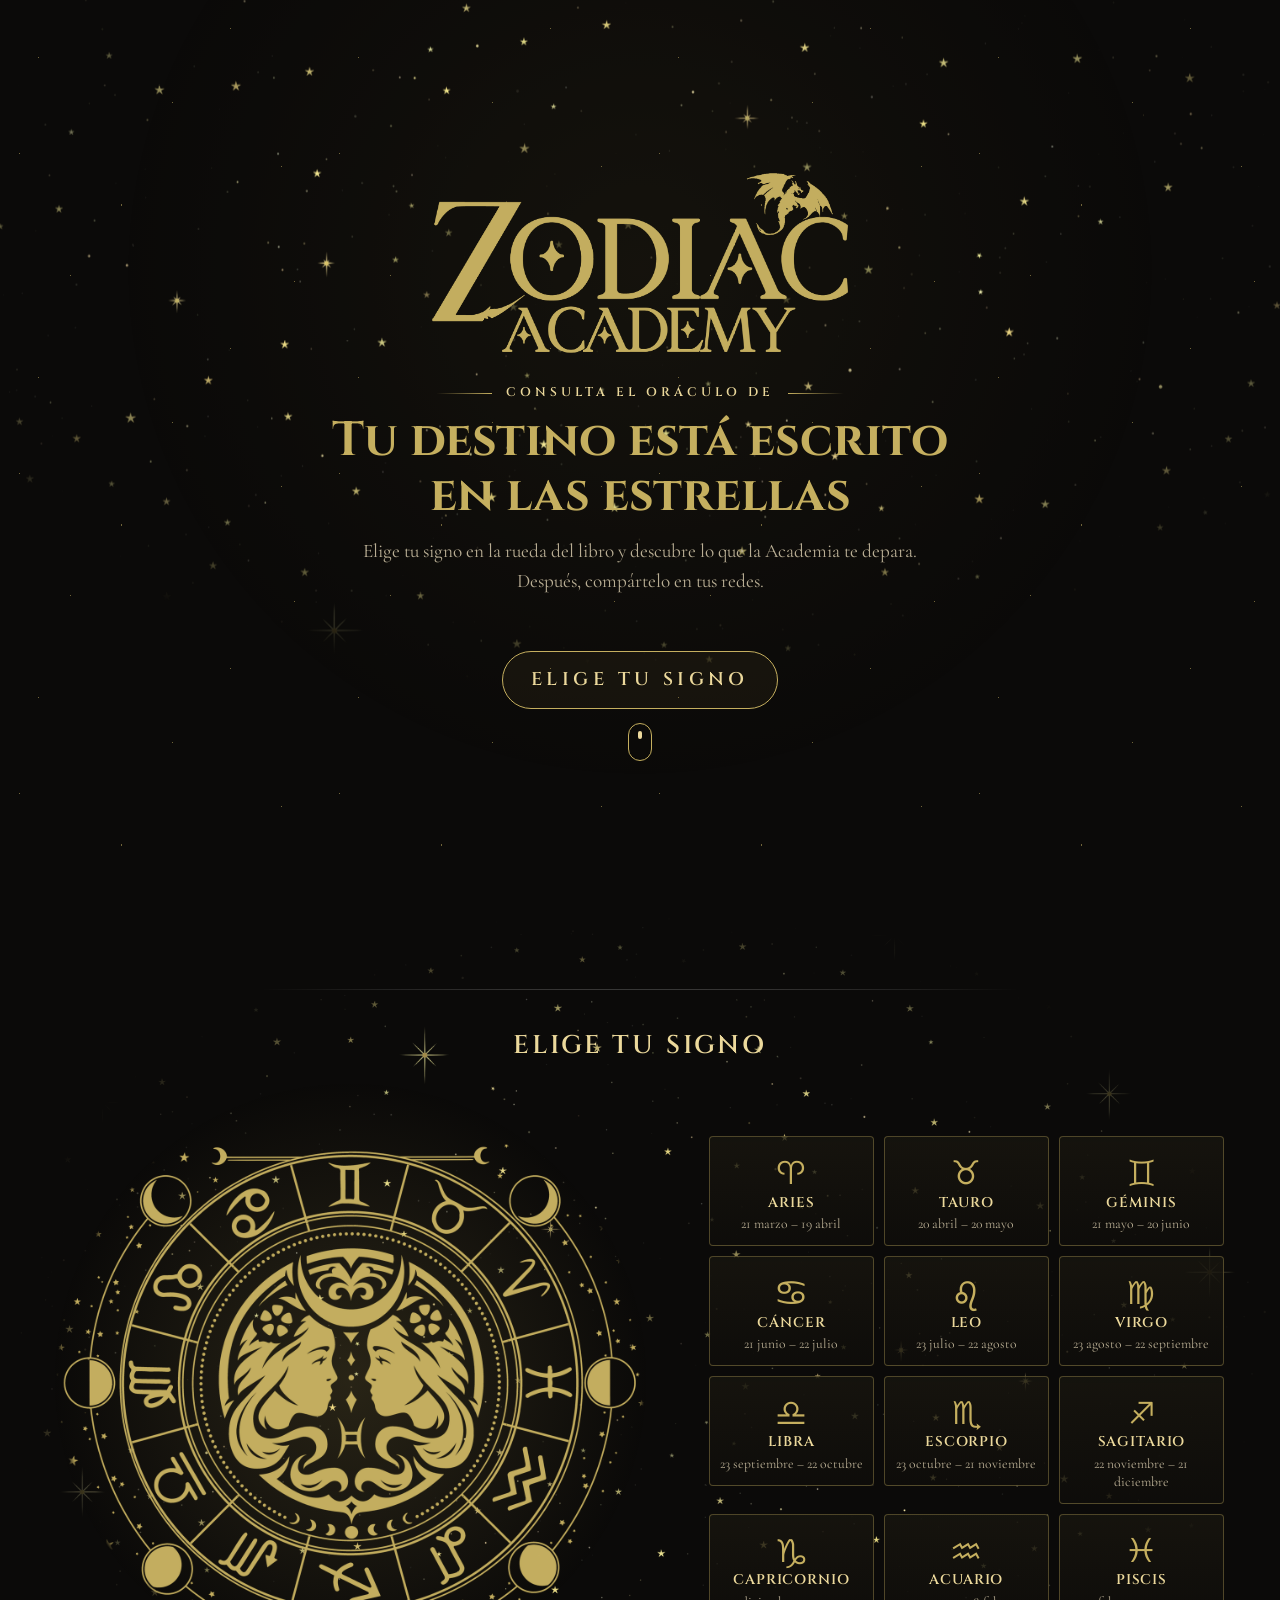
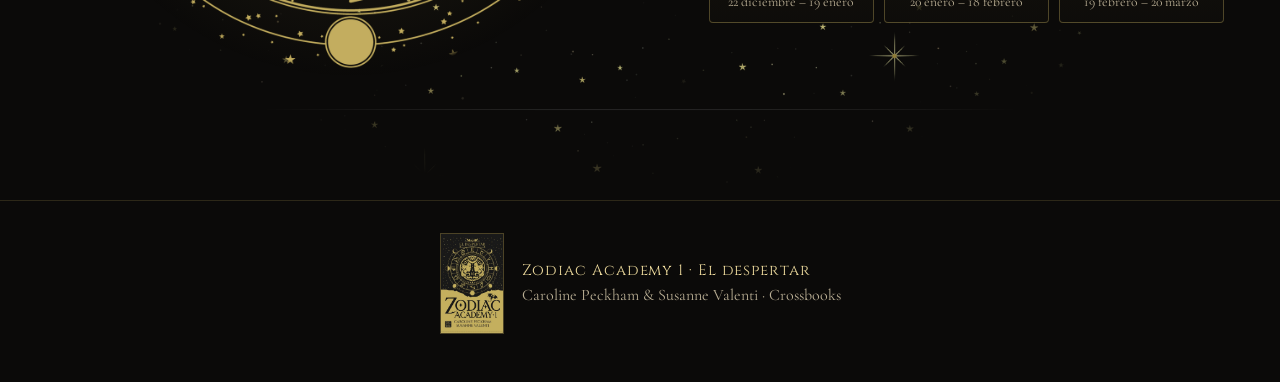
==== tu-horoscopo.html @ 19fae317 "Add files via upload" ====
<!doctype html>
<html lang="es">
<head>
  <meta charset="utf-8">
  <meta name="viewport" content="width=device-width, initial-scale=1">
  <title>Tu horóscopo semanal · Zodiac Academy</title>
  <meta name="theme-color" content="#0b0a09">
  <link rel="icon" href="assets/favicon/favicon.ico" sizes="16x16 32x32 48x48">
  <link rel="icon" type="image/png" sizes="32x32" href="assets/favicon/favicon-32.png">
  <link rel="apple-touch-icon" href="assets/favicon/apple-touch-icon.png">
  <link rel="preconnect" href="https://fonts.googleapis.com">
  <link rel="preconnect" href="https://fonts.gstatic.com" crossorigin>
  <link href="https://fonts.googleapis.com/css2?family=Cinzel:wght@400;600;700&family=Cormorant+Garamond:ital,wght@0,400;0,500;1,500&display=swap" rel="stylesheet">
  <link rel="stylesheet" href="css/styles.css?v=4">
</head>
<body>
  <div class="sky" aria-hidden="true"></div>
  <main class="mobile">
    <p class="kicker"><span>Tu horóscopo semanal</span></p>
    <h1 class="mobile__name" id="mName"></h1>
    <div class="mobile__actions">
      <button class="btn btn--gold" id="mShare" type="button" hidden>Compartir en redes</button>
      <a class="btn btn--gold" id="mSave" href="#">Guardar imagen</a>
    </div>
    <p class="mobile__hint">¿No se guarda? Mantén pulsada la imagen y elige «Guardar en Fotos» o «Descargar imagen».</p>
    <img class="mobile__card" id="mCard" alt="" width="1080" height="1920">
    <a class="link" href="index.html">Consulta otro signo</a>
  </main>
  <script src="js/signs.js?v=2"></script>
  <script src="js/movil.js?v=2"></script>
</body>
</html>
---- css/styles.css ----
:root {
  --black: #0b0a09;
  --ink: #141210;
  --gold: #c5af5f;
  --gold-light: #ecd99c;
  --gold-dim: rgba(197, 175, 95, .35);
  --cream: #efe6cf;
  --muted: #b9ae94;
  --f-title: "Cinzel", "Trajan Pro", Georgia, serif;
  --f-text: "Cormorant Garamond", Garamond, Georgia, serif;
  --f-glyph: "Noto Sans Symbols", "Segoe UI Symbol", "Apple Symbols", sans-serif;
  --ease: cubic-bezier(.22, 1, .36, 1);
  color-scheme: dark;
}

* { box-sizing: border-box; }
html { -webkit-text-size-adjust: 100%; }
body {
  margin: 0;
  background: var(--black);
  color: var(--cream);
  font-family: var(--f-text);
  font-size: 1.2rem;
  line-height: 1.55;
  overflow-x: hidden;
}
body.is-loading { overflow: hidden; }
html { overflow-x: hidden; overflow-x: clip; } /* las estrellas del logo sobresalen en móvil */
img { max-width: 100%; display: block; }
button { font: inherit; color: inherit; }
:focus-visible { outline: 2px solid var(--gold-light); outline-offset: 3px; }

/* ——— Cielo estrellado (fondo fijo) ——— */
.sky, .preloader__sky {
  position: fixed; inset: 0; pointer-events: none;
  background-image:
    radial-gradient(1.2px 1.2px at 12% 18%, var(--gold) 50%, transparent 51%),
    radial-gradient(1px 1px at 72% 9%, var(--gold) 50%, transparent 51%),
    radial-gradient(1.6px 1.6px at 38% 64%, var(--gold) 50%, transparent 51%),
    radial-gradient(1px 1px at 88% 52%, var(--gold) 50%, transparent 51%),
    radial-gradient(1.3px 1.3px at 54% 32%, var(--gold) 50%, transparent 51%),
    radial-gradient(1px 1px at 22% 86%, var(--gold) 50%, transparent 51%),
    radial-gradient(1.4px 1.4px at 92% 88%, var(--gold) 50%, transparent 51%),
    radial-gradient(1px 1px at 6% 48%, var(--gold) 50%, transparent 51%);
  background-size: 320px 320px;
  opacity: .55;
  animation: twinkle 6s ease-in-out infinite alternate;
}
.sky { z-index: 0; }
.sky::after {
  content: ""; position: absolute; inset: 0;
  background: radial-gradient(ellipse at 50% 30%, rgba(197,175,95,.10), transparent 60%);
}
@keyframes twinkle { from { opacity: .35; } to { opacity: .7; } }

/* ——— PRELOADER ——— */
.preloader {
  position: fixed; inset: 0; z-index: 100;
  display: grid; place-items: center;
  background: var(--black);
  transition: opacity .9s var(--ease), visibility .9s;
}
.preloader__sky { position: absolute; animation: fadeIn 1s ease both, twinkle 3s ease-in-out 1s infinite alternate; }
.preloader__wheel {
  position: absolute; width: min(110vmin, 900px); aspect-ratio: 1;
  opacity: 0;
  animation: wheelIn 2.6s var(--ease) .2s forwards;
}
.preloader__ring, .preloader__center { position: absolute; inset: 0; }
.preloader__center { background: var(--wheel-center) center / contain no-repeat; }
.preloader__ring {
  background: var(--wheel-ring) center / contain no-repeat;
  animation: ringIn 2.6s var(--ease) .2s both, spin 60s linear 2.8s infinite;
}
.preloader__logo {
  position: relative; width: min(78vw, 620px); aspect-ratio: 1640 / 721;
}
.preloader__logo-art, .preloader__logo-shine {
  position: absolute; inset: 0;
  -webkit-mask: var(--logo) center / contain no-repeat;
          mask: var(--logo) center / contain no-repeat;
}
.preloader__logo-art {
  background: linear-gradient(180deg, var(--gold-light), var(--gold) 70%);
  clip-path: inset(0 100% 0 0);
  filter: blur(10px);
  opacity: 0;
  animation: logoReveal 1.6s var(--ease) .5s forwards;
}
.preloader__logo-shine {
  background: linear-gradient(105deg, transparent 35%, rgba(255,250,230,.95) 50%, transparent 65%) no-repeat;
  background-size: 250% 100%;
  background-position: 130% 0;
  animation: shine 1.4s ease-in-out 1.9s forwards;
}
.preloader__tag {
  position: absolute; bottom: 12vh; left: 0; right: 0; margin: 0;
  text-align: center; font-family: var(--f-title); font-size: .8rem;
  letter-spacing: .35em; text-transform: uppercase; color: var(--gold);
  opacity: 0; animation: fadeIn 1s ease 1.4s forwards;
}
.preloader.is-done { opacity: 0; visibility: hidden; }
.preloader.is-done .preloader__logo { transform: scale(.92); transition: transform .9s var(--ease); }

@keyframes fadeIn { from { opacity: 0; } to { opacity: 1; } }
@keyframes wheelIn {
  from { opacity: 0; transform: scale(.55); }
  to   { opacity: .22; transform: scale(1); }
}
@keyframes ringIn { from { transform: rotate(-70deg); } to { transform: rotate(0deg); } }
@keyframes spin { from { transform: rotate(0deg); } to { transform: rotate(360deg); } }
@keyframes logoReveal {
  0%   { clip-path: inset(0 100% 0 0); filter: blur(10px); opacity: 0; transform: translateY(14px); }
  40%  { opacity: 1; }
  100% { clip-path: inset(0 0 0 0); filter: blur(0); opacity: 1; transform: none; }
}
@keyframes shine { to { background-position: -30% 0; } }

/* ——— Contenido ——— */
.hero, main, .footer { position: relative; z-index: 1; }
.hero {
  text-align: center; padding: clamp(40px, 8vw, 88px) 16px 32px;
  max-width: 820px; margin: 0 auto;
  min-height: 100vh; min-height: 100svh;
  display: flex; flex-direction: column; justify-content: center; align-items: center;
}

/* CTA «Elige tu signo» con invitación a deslizar */
.cta {
  margin-top: clamp(32px, 6vh, 64px);
  display: inline-flex; flex-direction: column; align-items: center; gap: 14px;
  text-decoration: none; color: var(--gold-light); -webkit-tap-highlight-color: transparent;
}
.cta__label {
  font-family: var(--f-title); font-weight: 600; font-size: clamp(.95rem, 2.4vw, 1.15rem);
  letter-spacing: .24em; text-transform: uppercase;
  padding: 14px 28px; border: 1px solid var(--gold); border-radius: 999px;
  background: rgba(197,175,95,.06);
  animation: ctaGlow 2.4s ease-in-out infinite;
  transition: background-color .3s, color .3s;
}
.cta:hover .cta__label, .cta:focus-visible .cta__label { background: var(--gold); color: var(--black); }
.cta:focus-visible { outline: none; }
.cta:focus-visible .cta__label { outline: 2px solid var(--gold-light); outline-offset: 4px; }
.cta__scroll {
  position: relative; width: 24px; height: 38px; border: 1.5px solid var(--gold); border-radius: 12px;
}
.cta__dot {
  position: absolute; left: 50%; top: 7px; width: 4px; height: 8px; margin-left: -2px;
  border-radius: 2px; background: var(--gold-light);
  animation: scrollDot 1.8s var(--ease) infinite;
}
.cta__chevrons { display: grid; justify-items: center; margin-top: -6px; }
.cta__chevrons i {
  width: 12px; height: 12px; border-right: 1.5px solid var(--gold); border-bottom: 1.5px solid var(--gold);
  transform: rotate(45deg); margin-top: -4px; opacity: 0;
  animation: chevron 1.8s ease-in-out infinite;
}
.cta__chevrons i:nth-child(2) { animation-delay: .2s; }
@keyframes ctaGlow {
  0%, 100% { box-shadow: 0 0 0 0 rgba(236,217,156,0); }
  50% { box-shadow: 0 0 26px 2px rgba(236,217,156,.28); }
}
@keyframes scrollDot {
  0% { transform: translateY(0); opacity: 0; }
  20% { opacity: 1; }
  70% { transform: translateY(14px); opacity: 0; }
  100% { opacity: 0; }
}
@keyframes chevron {
  0% { opacity: 0; transform: translateY(-6px) rotate(45deg); }
  50% { opacity: 1; }
  100% { opacity: 0; transform: translateY(6px) rotate(45deg); }
}
.hero__brand { position: relative; margin: 0 auto 28px; }
.hero__logo { position: relative; width: min(68vw, 420px); }
/* Estrellas del vector alrededor del logotipo: más tenues detrás de las letras
   y desvaneciéndose hacia los bordes para no recargar la portada */
.hero__stars {
  position: absolute; left: 50%; top: 50%; z-index: -1;
  width: max(min(120vw, 1600px), 760px); aspect-ratio: 2508 / 1412;
  transform: translate(-50%, -50%);
  background: var(--stars) center / cover no-repeat;
  -webkit-mask-image: radial-gradient(closest-side, rgba(0,0,0,.25) 22%, #000 45%, rgba(0,0,0,.6) 72%, transparent 100%);
          mask-image: radial-gradient(closest-side, rgba(0,0,0,.25) 22%, #000 45%, rgba(0,0,0,.6) 72%, transparent 100%);
  opacity: 1;
  animation: starsIn 2.4s var(--ease) both, starsBreath 7s ease-in-out 2.4s infinite alternate;
  pointer-events: none;
}
@keyframes starsIn { from { opacity: 0; transform: translate(-50%, -50%) scale(.94); } }
@keyframes starsBreath { from { opacity: 1; } to { opacity: .7; } }
.kicker {
  display: flex; align-items: center; justify-content: center; gap: 14px; margin: 0 0 10px;
  font-family: var(--f-title); font-weight: 600; font-size: .78rem; letter-spacing: .32em;
  text-transform: uppercase; color: var(--gold-light);
}
.kicker::before, .kicker::after {
  content: ""; height: 1px; width: 56px; background: linear-gradient(90deg, transparent, var(--gold));
}
.kicker::after { transform: scaleX(-1); }
.hero__title {
  font-family: var(--f-title); font-weight: 700; color: var(--gold);
  font-size: clamp(1.7rem, 5vw, 3rem); line-height: 1.15; margin: 0 0 14px; text-wrap: balance;
}
.hero__lead { margin: 0 auto; max-width: 560px; color: var(--muted); text-wrap: pretty; }

.section-title {
  text-align: center; font-family: var(--f-title); font-weight: 600; color: var(--gold-light);
  font-size: clamp(1.2rem, 3vw, 1.6rem); letter-spacing: .12em; text-transform: uppercase; margin: 0 0 20px;
}

/* Rueda interactiva — la sección ocupa una pantalla y su contenido queda centrado */
.picker {
  padding: 32px 16px; max-width: 1200px; margin: 0 auto;
  min-height: 100vh; min-height: 100svh;
  display: flex; flex-direction: column; justify-content: center;
  position: relative; isolation: isolate;
}
/* Estrellas del vector de fondo en la sección de signos (volteadas para no
   repetir la composición del logotipo); más tenues detrás de la rueda y
   desvanecidas arriba y abajo para fundirse con la portada y el resultado */
.picker::before {
  content: ""; position: absolute; z-index: -1; pointer-events: none;
  top: 0; bottom: 0; left: 50%; width: 100vw;
  transform: translateX(-50%) scaleX(-1);
  background: var(--stars) center / max(100%, 1100px) auto repeat-y;
  -webkit-mask-image: radial-gradient(farthest-side, rgba(0,0,0,.4) 0 18%, #000 50%, rgba(0,0,0,.55) 80%, transparent 100%);
          mask-image: radial-gradient(farthest-side, rgba(0,0,0,.4) 0 18%, #000 50%, rgba(0,0,0,.55) 80%, transparent 100%);
  animation: starsBreath 8s ease-in-out infinite alternate-reverse;
}
.picker__layout { display: grid; gap: 32px; justify-items: center; align-items: center; }
.picker__layout .signs { width: 100%; }
.wheel {
  --wheel-size: min(88vw, 560px);
  position: relative; width: var(--wheel-size); aspect-ratio: 1; margin: 12px auto 0;
}
.wheel__center { position: absolute; inset: 0; width: 100%; height: 100%; }
.wheel::before {
  content: ""; position: absolute; inset: -8%; border-radius: 50%;
  background: radial-gradient(circle, rgba(197,175,95,.16), transparent 62%);
}
.wheel__rot {
  position: absolute; inset: 0;
  transition: transform 1.3s var(--ease);
}
.wheel__img { width: 100%; height: 100%; }
.wheel__spots { position: absolute; inset: 0; }
.wheel__spot {
  position: absolute; width: 15%; aspect-ratio: 1; transform: translate(-50%, -50%);
  border-radius: 50%; border: 0; background: transparent; cursor: pointer;
  transition: box-shadow .3s, background-color .3s;
}
.wheel__spot:hover, .wheel__spot:focus-visible { background: rgba(236,217,156,.12); box-shadow: 0 0 0 2px var(--gold-dim); outline: none; }
.wheel__spot.is-active { box-shadow: 0 0 0 2px var(--gold-light), 0 0 26px 4px rgba(236,217,156,.45); }
.wheel__pointer {
  position: absolute; left: 50%; top: -18px; width: 14px; height: 14px; transform: translateX(-50%) rotate(45deg);
  background: var(--gold-light); box-shadow: 0 0 14px var(--gold-light);
  opacity: 0; transition: opacity .4s;
}
.wheel.has-selection .wheel__pointer { opacity: 1; }

/* Rejilla de signos */
.signs {
  list-style: none; margin: 0; padding: 0;
  display: grid; gap: 12px; grid-template-columns: repeat(auto-fill, minmax(150px, 1fr));
}
.sign {
  width: 100%; display: grid; justify-items: center; gap: 2px; padding: 16px 8px 14px;
  background: linear-gradient(180deg, rgba(197,175,95,.06), rgba(197,175,95,.02)), rgba(11,10,9,.82); /* tapa las estrellas del fondo */
  border: 1px solid var(--gold-dim); border-radius: 4px; cursor: pointer;
  transition: border-color .25s, background-color .25s, transform .25s var(--ease);
}
.sign:hover { border-color: var(--gold); transform: translateY(-2px); }
.sign.is-active { border-color: var(--gold-light); background: linear-gradient(rgba(197,175,95,.14), rgba(197,175,95,.14)), rgba(11,10,9,.82); }
.sign__glyph { font-family: var(--f-glyph); font-size: 2.1rem; line-height: 1.2; color: var(--gold); }
.sign__name { font-family: var(--f-title); font-weight: 600; font-size: .95rem; letter-spacing: .08em; text-transform: uppercase; color: var(--gold-light); }
.sign__dates { font-size: .85rem; color: var(--muted); line-height: 1.3; text-align: center; }

/* Resultado */
.result {
  padding: 56px 16px 80px; border-top: 1px solid rgba(197,175,95,.18);
  background: linear-gradient(180deg, rgba(197,175,95,.05), transparent 40%);
  scroll-margin-top: 0;
}
.result__grid {
  max-width: 1000px; margin: 0 auto; display: grid; gap: 40px; align-items: center;
  grid-template-columns: minmax(0, 1fr);
}
.result__preview { justify-self: center; text-align: center; }
.result__preview canvas {
  width: min(78vw, 340px); height: auto; aspect-ratio: 9 / 16; display: block;
  border: 1px solid var(--gold-dim); box-shadow: 0 20px 60px rgba(0,0,0,.6), 0 0 60px rgba(197,175,95,.12);
}
.result__format { font-size: .9rem; color: var(--muted); margin: 10px 0 0; }
.result__body { text-align: center; }
.result__body .kicker { justify-content: center; }
.result__name {
  font-family: var(--f-title); font-weight: 700; color: var(--gold);
  font-size: clamp(2.2rem, 7vw, 3.6rem); margin: 0; line-height: 1.1;
  display: flex; align-items: center; justify-content: center; gap: 14px;
}
.result__glyph { font-family: var(--f-glyph); font-weight: 400; font-size: .8em; color: var(--gold-light); }
.result__meta { font-style: italic; color: var(--muted); margin: 6px 0 18px; }
.result__text { font-size: 1.3rem; margin: 0 0 28px; text-wrap: pretty; }
.result__actions { display: flex; flex-wrap: wrap; gap: 12px; justify-content: center; margin-bottom: 18px; }
.btn {
  appearance: none; cursor: pointer; padding: 14px 26px; min-height: 48px;
  font-family: var(--f-title); font-weight: 600; font-size: .85rem; letter-spacing: .14em; text-transform: uppercase;
  border: 1px solid var(--gold); background: transparent; color: var(--gold-light); border-radius: 2px;
  transition: background-color .25s, color .25s, box-shadow .25s;
}
.btn:hover { background: rgba(197,175,95,.14); }
.btn--gold { background: var(--gold); color: var(--black); }
.btn--gold:hover { background: var(--gold-light); box-shadow: 0 0 24px rgba(236,217,156,.35); }
/* QR para llevarse la imagen al móvil */
.qr {
  display: flex; align-items: center; gap: 18px; text-align: left;
  max-width: 470px; margin: 6px auto 16px; padding: 14px;
  border: 1px solid var(--gold-dim); background: rgba(197,175,95,.05);
}
.qr__code { flex: none; width: 128px; height: 128px; image-rendering: pixelated; border-radius: 4px; }
.qr__title {
  margin: 0 0 6px; font-family: var(--f-title); font-weight: 600; font-size: .82rem;
  letter-spacing: .14em; text-transform: uppercase; color: var(--gold-light);
}
.qr__text { margin: 0; font-size: 1.02rem; line-height: 1.4; color: var(--muted); }
/* en un móvil no tiene sentido escanear su propia pantalla: ahí basta Descargar/Compartir */
@media (max-width: 639px) { .qr { display: none; } }

/* Página del QR (tu-horoscopo.html) */
.mobile {
  position: relative; z-index: 1; max-width: 480px; margin: 0 auto;
  padding: 24px 16px 40px; text-align: center;
}
.mobile .link { display: inline-block; margin-top: 4px; }
.mobile__name { font-family: var(--f-title); font-weight: 700; color: var(--gold); font-size: 2rem; margin: 0 0 18px; line-height: 1.1; }
.mobile__card {
  width: min(100%, 360px); height: auto; margin: 0 auto 20px;
  border: 1px solid var(--gold-dim); box-shadow: 0 20px 60px rgba(0,0,0,.6), 0 0 60px rgba(197,175,95,.12);
  -webkit-touch-callout: default;
}
.mobile__actions { display: grid; gap: 12px; max-width: 360px; margin: 0 auto 12px; }
.mobile__actions .btn[hidden] { display: none; }
.mobile__actions .btn { display: flex; align-items: center; justify-content: center; text-decoration: none; }
.mobile__hint { font-size: .95rem; color: var(--muted); margin: 0 auto 14px; max-width: 340px; line-height: 1.4; }

.link { background: none; border: 0; cursor: pointer; color: var(--muted); text-decoration: underline; text-underline-offset: 4px; padding: 8px; }
.link:hover { color: var(--gold-light); }

.footer {
  display: flex; align-items: center; justify-content: center; gap: 18px;
  padding: 32px 16px 48px; border-top: 1px solid rgba(197,175,95,.18); text-align: left;
}
.footer__cover { width: 64px; border: 1px solid var(--gold-dim); }
.footer__title { margin: 0; font-family: var(--f-title); color: var(--gold-light); font-size: .95rem; letter-spacing: .06em; }
.footer__by { margin: 0; color: var(--muted); font-size: 1rem; }

/* Tablet vertical: rueda arriba y 12 signos en 2 filas de 6 (cabe en una pantalla) */
@media (min-width: 640px) {
  .wheel { --wheel-size: min(70vw, calc(100svh - 360px), 560px); }
  .picker__layout { gap: 28px; }
  .signs { grid-template-columns: repeat(6, minmax(0, 1fr)); gap: 10px; }
  .sign { padding: 12px 4px 10px; }
  .sign__glyph { font-size: 1.8rem; }
  .sign__name { font-size: .74rem; letter-spacing: .04em; }
  .sign__dates { font-size: .78rem; }
}
/* Tablet horizontal y escritorio: rueda a la izquierda, signos a la derecha (3×4) */
@media (min-width: 900px) and (min-aspect-ratio: 1/1) {
  .picker__layout { grid-template-columns: auto minmax(0, 1fr); gap: clamp(32px, 5vw, 72px); }
  .wheel { --wheel-size: min(46vw, calc(100svh - 170px), 600px); margin: 0; }
  .signs { grid-template-columns: repeat(3, minmax(0, 1fr)); max-width: 520px; justify-self: start; }
  .sign { padding: 14px 8px 12px; }
  .sign__glyph { font-size: 2rem; }
  .sign__name { font-size: .88rem; letter-spacing: .06em; }
  .sign__dates { font-size: .85rem; }
}

@media (min-width: 860px) {
  .result__grid { grid-template-columns: 380px minmax(0, 1fr); }
  .result__body { text-align: left; }
  .result__body .kicker, .result__name, .result__actions { justify-content: flex-start; }
  .qr { margin-inline: 0; }
}
@media (max-width: 520px) {
  body { font-size: 1.1rem; }
  .signs { grid-template-columns: repeat(3, minmax(0, 1fr)); gap: 8px; }
  .sign { padding: 12px 4px 10px; }
  .sign__glyph { font-size: 1.7rem; }
  .sign__name { font-size: .72rem; letter-spacing: .04em; }
  .sign__dates { font-size: .72rem; }
  .wheel__spot { width: 17%; }
}

@media (prefers-reduced-motion: reduce) {
  *, *::before, *::after { animation-duration: .01ms !important; animation-delay: 0s !important; transition-duration: .01ms !important; }
  .preloader__logo-art { clip-path: none; filter: none; opacity: 1; }
  .preloader__wheel { opacity: .22; }
  .cta__chevrons i { opacity: 1; }
}
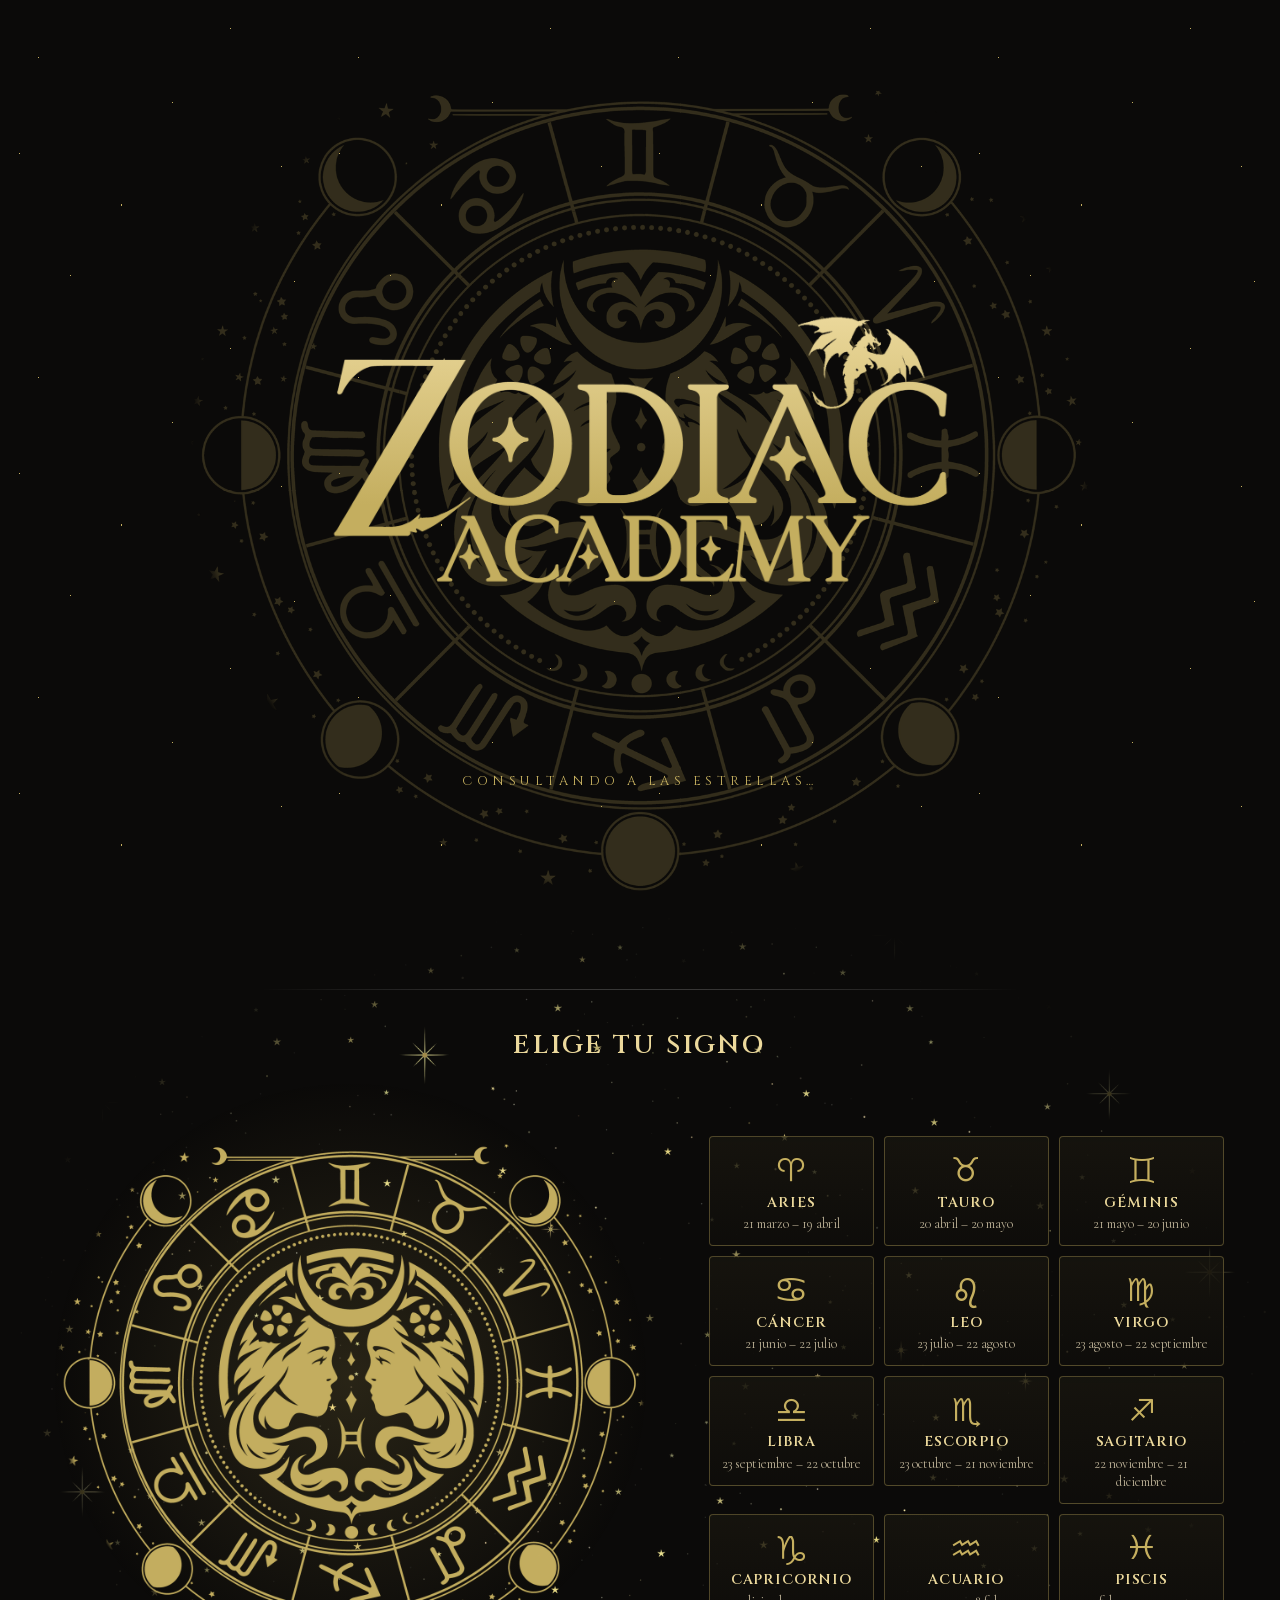
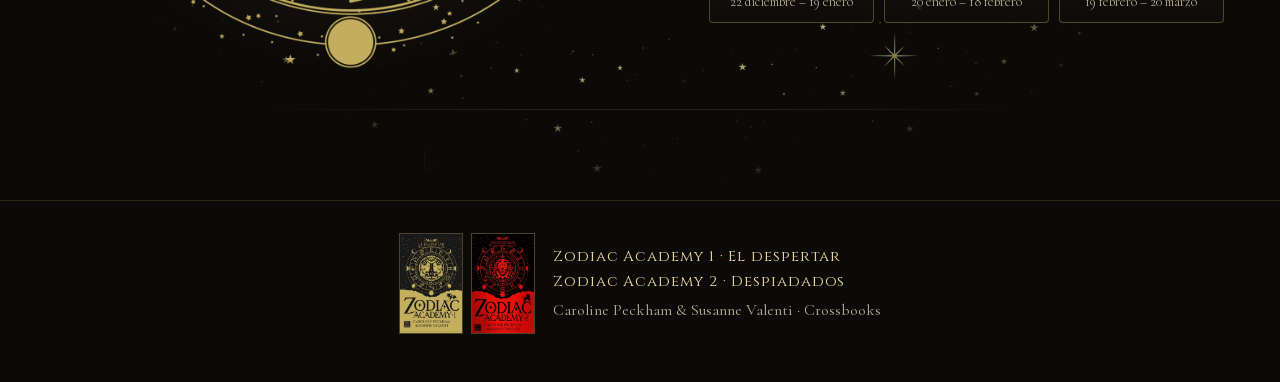
==== commit c07788ff: "Add files via upload" ====
--- a/tu-horoscopo.html
+++ b/tu-horoscopo.html
@@ -8,10 +8,8 @@
   <link rel="icon" href="assets/favicon/favicon.ico" sizes="16x16 32x32 48x48">
   <link rel="icon" type="image/png" sizes="32x32" href="assets/favicon/favicon-32.png">
   <link rel="apple-touch-icon" href="assets/favicon/apple-touch-icon.png">
-  <link rel="preconnect" href="https://fonts.googleapis.com">
-  <link rel="preconnect" href="https://fonts.gstatic.com" crossorigin>
-  <link href="https://fonts.googleapis.com/css2?family=Cinzel:wght@400;600;700&family=Cormorant+Garamond:ital,wght@0,400;0,500;1,500&display=swap" rel="stylesheet">
-  <link rel="stylesheet" href="css/styles.css?v=4">
+  <link rel="stylesheet" href="css/fonts.css?v=1">
+  <link rel="stylesheet" href="css/styles.css?v=7">
 </head>
 <body>
   <div class="sky" aria-hidden="true"></div>
--- a/css/fonts.css
+++ b/css/fonts.css
@@ -0,0 +1,65 @@
+/* Tipografías embebidas (generado por tools/build_fonts.py). Licencia: SIL Open Font License. */
+@font-face {
+  font-family: 'Cinzel';
+  font-style: normal;
+  font-weight: 400;
+  font-display: swap;
+  src: url([data-uri]) format('woff2');
+  unicode-range: U+0000-00FF, U+0131, U+0152-0153, U+02BB-02BC, U+02C6, U+02DA, U+02DC, U+0304, U+0308, U+0329, U+2000-206F, U+20AC, U+2122, U+2191, U+2193, U+2212, U+2215, U+FEFF, U+FFFD;
+}
+@font-face {
+  font-family: 'Cinzel';
+  font-style: normal;
+  font-weight: 600;
+  font-display: swap;
+  src: url([data-uri]) format('woff2');
+  unicode-range: U+0000-00FF, U+0131, U+0152-0153, U+02BB-02BC, U+02C6, U+02DA, U+02DC, U+0304, U+0308, U+0329, U+2000-206F, U+20AC, U+2122, U+2191, U+2193, U+2212, U+2215, U+FEFF, U+FFFD;
+}
+@font-face {
+  font-family: 'Cinzel';
+  font-style: normal;
+  font-weight: 700;
+  font-display: swap;
+  src: url([data-uri]) format('woff2');
+  unicode-range: U+0000-00FF, U+0131, U+0152-0153, U+02BB-02BC, U+02C6, U+02DA, U+02DC, U+0304, U+0308, U+0329, U+2000-206F, U+20AC, U+2122, U+2191, U+2193, U+2212, U+2215, U+FEFF, U+FFFD;
+}
+@font-face {
+  font-family: 'Cormorant Garamond';
+  font-style: italic;
+  font-weight: 500;
+  font-display: swap;
+  src: url([data-uri]) format('woff2');
+  unicode-range: U+0000-00FF, U+0131, U+0152-0153, U+02BB-02BC, U+02C6, U+02DA, U+02DC, U+0304, U+0308, U+0329, U+2000-206F, U+20AC, U+2122, U+2191, U+2193, U+2212, U+2215, U+FEFF, U+FFFD;
+}
+@font-face {
+  font-family: 'Cormorant Garamond';
+  font-style: normal;
+  font-weight: 400;
+  font-display: swap;
+  src: url([data-uri]) format('woff2');
+  unicode-range: U+0000-00FF, U+0131, U+0152-0153, U+02BB-02BC, U+02C6, U+02DA, U+02DC, U+0304, U+0308, U+0329, U+2000-206F, U+20AC, U+2122, U+2191, U+2193, U+2212, U+2215, U+FEFF, U+FFFD;
+}
+@font-face {
+  font-family: 'Cormorant Garamond';
+  font-style: normal;
+  font-weight: 500;
+  font-display: swap;
+  src: url([data-uri]) format('woff2');
+  unicode-range: U+0000-00FF, U+0131, U+0152-0153, U+02BB-02BC, U+02C6, U+02DA, U+02DC, U+0304, U+0308, U+0329, U+2000-206F, U+20AC, U+2122, U+2191, U+2193, U+2212, U+2215, U+FEFF, U+FFFD;
+}
+@font-face {
+  font-family: 'Noto Sans Symbols';
+  font-style: normal;
+  font-weight: 400;
+  font-display: swap;
+  src: url([data-uri]